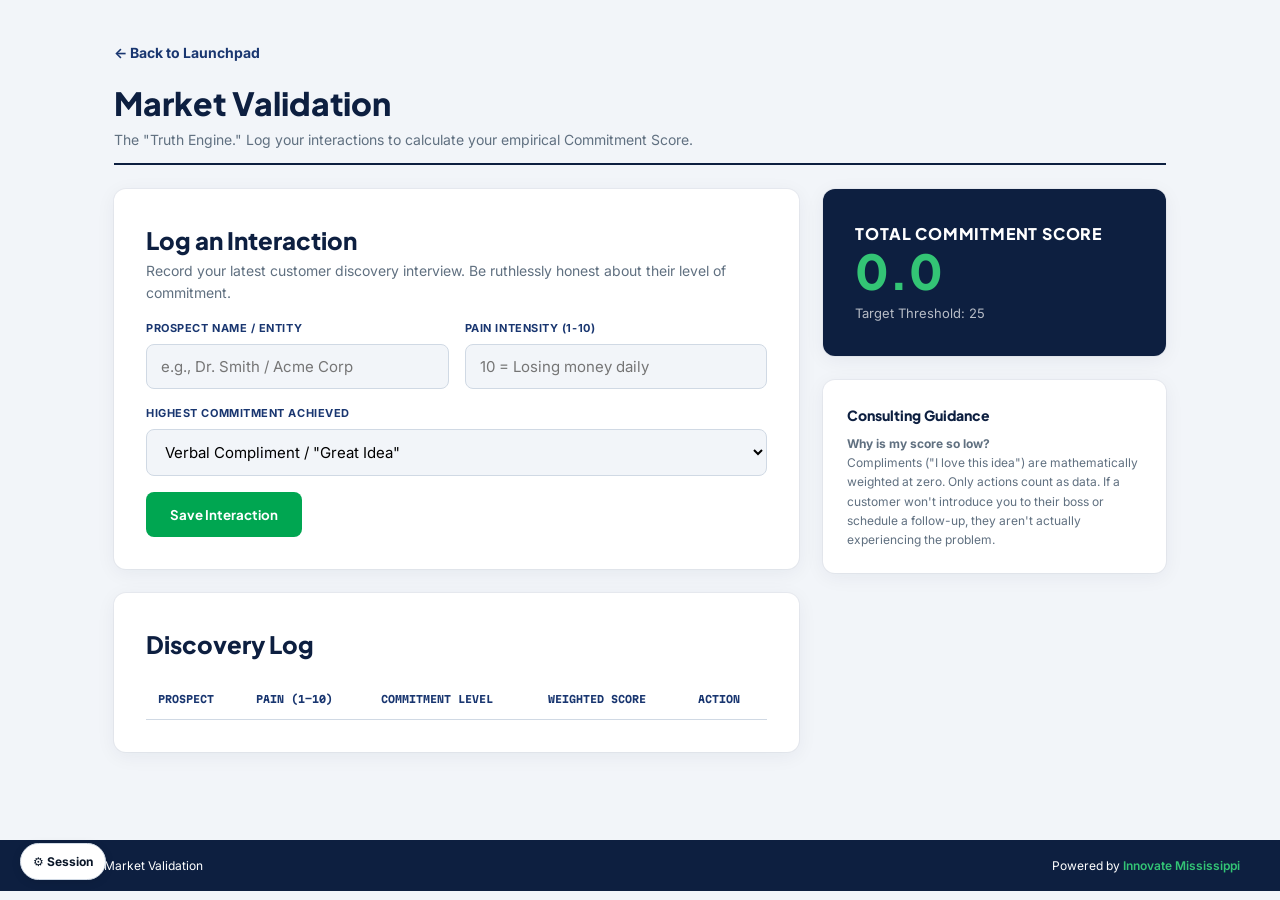
==== modules/01-validation/index.html @ 7fbe610a "Phase 1: scaffold static CoPath Validation Engine for Cloudflare Pages - Folder tree under /modules/" ====
<!DOCTYPE html>
<html lang="en">
<head>
    <meta charset="UTF-8">
    <meta name="viewport" content="width=device-width, initial-scale=1.0">
    <title>Market Validation | CoPath</title>
    <link rel="preconnect" href="https://fonts.googleapis.com">
    <link href="https://fonts.googleapis.com/css2?family=Plus+Jakarta+Sans:wght@400;700;800&family=Inter:wght@400;500;700&family=Martian+Mono:wght@600&display=swap" rel="stylesheet">
    <link rel="stylesheet" href="../../shared/styles.css">
    <style>
        .dashboard-grid { display: grid; grid-template-columns: 2fr 1fr; gap: 24px; }
        .log-table { width: 100%; border-collapse: collapse; margin-top: 16px; font-size: 14px; }
        .log-table th, .log-table td { padding: 12px; text-align: left; border-bottom: 1px solid var(--border-color); }
        .log-table th { font-family: var(--font-mono); font-size: 10px; text-transform: uppercase; color: var(--im-navy-mid); }
        .score-display { font-family: var(--font-display); font-size: 48px; font-weight: 800; color: var(--im-navy); line-height: 1; margin-bottom: 8px; }
        .badge { padding: 4px 8px; border-radius: 4px; font-size: 11px; font-weight: 700; text-transform: uppercase; }
        .badge-low { background: #FEF2F2; color: var(--im-red); }
        .badge-med { background: #FFFBEB; color: var(--im-amber); }
        .badge-high { background: #E6F9EF; color: var(--im-green); }

        @media (max-width: 768px) {
            .dashboard-grid { grid-template-columns: 1fr; }
        }
    </style>
</head>
<body>

<div class="copath-wrapper">
    <div class="copath-header no-print">
        <a href="../../index.html" style="text-decoration: none; color: var(--im-navy-mid); font-size: 14px; font-weight: 700;">&larr; Back to Launchpad</a>
        <h1 style="margin-top: 12px;">Market Validation</h1>
        <p class="text-muted">The "Truth Engine." Log your interactions to calculate your empirical Commitment Score.</p>
    </div>

    <div class="dashboard-grid">
        <div>
            <div class="copath-card no-print">
                <h2>Log an Interaction</h2>
                <p class="text-muted mb-4">Record your latest customer discovery interview. Be ruthlessly honest about their level of commitment.</p>

                <div class="form-grid">
                    <div>
                        <label>Prospect Name / Entity</label>
                        <input type="text" id="log-name" maxlength="60" placeholder="e.g., Dr. Smith / Acme Corp">
                    </div>
                    <div>
                        <label>Pain Intensity (1-10)</label>
                        <input type="number" id="log-pain" min="1" max="10" placeholder="10 = Losing money daily">
                    </div>
                </div>

                <label>Highest Commitment Achieved</label>
                <select id="log-commitment" style="margin-bottom: 16px;">
                    <option value="verbal">Verbal Compliment / "Great Idea"</option>
                    <option value="time_meeting">Time (Scheduled Follow-up Meeting)</option>
                    <option value="reputation_intro">Reputation (Intro to Boss or Peer)</option>
                    <option value="loi">Financial (Signed LOI / Pre-order)</option>
                    <option value="cash">Cash (Paid Pilot / Deposit)</option>
                </select>

                <button class="btn-primary" onclick="logInteraction()">Save Interaction</button>
            </div>

            <div class="copath-card">
                <h2>Discovery Log</h2>
                <table class="log-table" id="interaction-table">
                    <thead>
                        <tr>
                            <th>Prospect</th>
                            <th>Pain (1-10)</th>
                            <th>Commitment Level</th>
                            <th>Weighted Score</th>
                            <th class="no-print">Action</th>
                        </tr>
                    </thead>
                    <tbody id="interaction-body"></tbody>
                </table>
            </div>
        </div>

        <div>
            <div class="copath-card" style="background: var(--im-navy); color: white;">
                <h2 style="color: white; font-size: 16px; text-transform: uppercase; letter-spacing: 0.05em;">Total Commitment Score</h2>
                <div class="score-display" id="total-score" style="color: var(--im-green-lt);">0.0</div>
                <p style="font-size: 13px; color: rgba(255,255,255,0.7);">Target Threshold: <span id="target-threshold">25.0</span></p>
            </div>

            <div id="alert-polite-lie" class="alert-box alert-danger">
                <strong>The "Polite Lie" Warning</strong><br>
                Your total score is below the viability threshold. You have gathered compliments, but no hard evidence. You must ask for a specific commitment of time, reputation, or money in your next interview.
            </div>

            <div id="alert-vitamin" class="alert-box alert-warning">
                <strong>Vitamin vs. Painkiller</strong><br>
                Your average "Pain Intensity" is below 7. You are building a "nice-to-have" product. Customers rarely pay for vitamins; they only pay for painkillers. Re-evaluate your target segment.
            </div>

            <div id="alert-success" class="alert-box alert-success">
                <strong>Empirical Validation Achieved</strong><br>
                You have crossed the commitment threshold with strong pain indicators. You have permission to move to the MVP Scoping phase.
            </div>

            <div class="copath-card no-print" style="margin-top: 24px; padding: 24px;">
                <h3 style="font-size: 14px; margin-bottom: 8px;">Consulting Guidance</h3>
                <p style="font-size: 12px; color: var(--text-muted);"><strong>Why is my score so low?</strong><br>Compliments ("I love this idea") are mathematically weighted at zero. Only actions count as data. If a customer won't introduce you to their boss or schedule a follow-up, they aren't actually experiencing the problem.</p>
            </div>
        </div>
    </div>
</div>

<footer class="global-footer no-print">
    <div>Module 01: Market Validation</div>
    <div>Powered by <a href="https://innovate.ms" target="_blank">Innovate Mississippi</a></div>
</footer>

<script src="../../shared/core.js"></script>
<script>
    const MODULE_ID = '01_validation';
    let hurdleData = null;
    let interactions = [];

    // Fallback weights match the v2 commitment_currency_weights gold standard.
    const fallbackData = {
        weights: { verbal: 0.0, time_meeting: 3.0, reputation_intro: 8.0, loi: 20.0, cash: 50.0 },
        thresholds: { polite_lie_minimum: 25.0, vitamin_pain_threshold: 7.0 }
    };

    async function init() {
        hurdleData = await CoPathCore.fetchData('validation');
        if (!hurdleData) {
            console.warn('Using fallback validation weights. Ensure validation.json is in your data path.');
            hurdleData = fallbackData;
        }

        document.getElementById('target-threshold').innerText = hurdleData.thresholds.polite_lie_minimum;

        const draft = CoPathCore.loadDraft(MODULE_ID);
        if (draft && draft.data) {
            interactions = draft.data;
        }

        renderDashboard();
    }

    function logInteraction() {
        const nameInput = document.getElementById('log-name');
        const painInput = document.getElementById('log-pain');
        const commitmentInput = document.getElementById('log-commitment');

        if (!nameInput.value.trim() || !painInput.value) {
            alert('Please provide a name and pain intensity.');
            return;
        }

        const commitKey = commitmentInput.value;
        const weight = hurdleData.weights[commitKey] ?? 0;

        const entry = {
            id: Date.now(),
            name: nameInput.value.trim(),
            pain: parseInt(painInput.value),
            commitmentStr: commitmentInput.options[commitmentInput.selectedIndex].text,
            score: weight
        };

        interactions.push(entry);
        CoPathCore.saveDraft(MODULE_ID, interactions);

        nameInput.value = '';
        painInput.value = '';
        commitmentInput.value = 'verbal';

        renderDashboard();
    }

    function deleteInteraction(id) {
        interactions = interactions.filter(i => i.id !== id);
        CoPathCore.saveDraft(MODULE_ID, interactions);
        renderDashboard();
    }

    function renderDashboard() {
        const tbody = document.getElementById('interaction-body');
        tbody.innerHTML = '';

        let totalScore = 0;
        let totalPain = 0;

        interactions.forEach(item => {
            totalScore += item.score;
            totalPain += item.pain;

            const badgeClass = item.score < 1 ? 'badge-low' : (item.score < 8 ? 'badge-med' : 'badge-high');

            const tr = document.createElement('tr');
            tr.innerHTML = `
                <td><strong>${item.name}</strong></td>
                <td>${item.pain}/10</td>
                <td><span class="badge ${badgeClass}">${item.commitmentStr.split('(')[0]}</span></td>
                <td><strong>${item.score.toFixed(1)}</strong></td>
                <td class="no-print"><button onclick="deleteInteraction(${item.id})" style="color:var(--im-red); background:none; border:none; cursor:pointer;">Delete</button></td>
            `;
            tbody.appendChild(tr);
        });

        document.getElementById('total-score').innerText = totalScore.toFixed(1);

        const alertPolite = document.getElementById('alert-polite-lie');
        const alertVitamin = document.getElementById('alert-vitamin');
        const alertSuccess = document.getElementById('alert-success');

        alertPolite.style.display = 'none';
        alertVitamin.style.display = 'none';
        alertSuccess.style.display = 'none';

        if (interactions.length > 0) {
            const avgPain = totalPain / interactions.length;
            const painThreshold = hurdleData.thresholds.vitamin_pain_threshold ?? 7.0;

            if (totalScore < hurdleData.thresholds.polite_lie_minimum) {
                alertPolite.style.display = 'block';
            } else if (avgPain < painThreshold) {
                alertVitamin.style.display = 'block';
            } else {
                alertSuccess.style.display = 'block';
            }
        }
    }

    document.addEventListener('DOMContentLoaded', init);
</script>
</body>
</html>
---- shared/styles.css ----
/* /shared/styles.css */

/* ─── BRAND TOKENS & VARIABLES ─── */
:root {
  --im-navy: #0D1F40;
  --im-navy-mid: #193670;
  --im-green: #00A651;
  --im-green-lt: #33C475;
  --im-amber: #F59E0B;
  --im-red: #DC2626;

  --bg-color: #F2F5F9;
  --paper: #FFFFFF;
  --text-main: #0A1628;
  --text-muted: #607080;
  --border-color: #D0D9E4;

  --font-sans: 'Inter', system-ui, sans-serif;
  --font-display: 'Plus Jakarta Sans', sans-serif;
  --font-mono: 'Martian Mono', monospace;
}

/* ─── RESET & BASE HYGIENE ─── */
*, *::before, *::after { box-sizing: border-box; margin: 0; padding: 0; }
body { font-family: var(--font-sans); background: var(--bg-color); color: var(--text-main); line-height: 1.6; -webkit-font-smoothing: antialiased; }

/* ─── LAYOUT CONTAINERS ─── */
.copath-wrapper { max-width: 1100px; margin: 0 auto; padding: 40px 24px; min-height: calc(100vh - 60px); }
.copath-card { background: var(--paper); border-radius: 12px; box-shadow: 0 4px 20px rgba(13, 31, 64, 0.06), 0 0 0 1px rgba(13, 31, 64, 0.04); padding: 32px; margin-bottom: 24px; }
.copath-header { border-bottom: 2px solid var(--im-navy); margin-bottom: 24px; padding-bottom: 12px; }

/* ─── TYPOGRAPHY ─── */
h1, h2, h3 { font-family: var(--font-display); font-weight: 800; color: var(--im-navy); }
.text-kicker { font-family: var(--font-mono); font-size: 10px; font-weight: 600; letter-spacing: 0.12em; text-transform: uppercase; color: var(--im-green); margin-bottom: 8px; }
.text-muted { color: var(--text-muted); font-size: 14px; }
.mb-4 { margin-bottom: 16px; }

/* ─── FORMS & INPUTS ─── */
.form-grid { display: grid; grid-template-columns: 1fr 1fr; gap: 16px; margin-bottom: 16px; }
label { display: block; font-size: 11px; font-weight: 700; text-transform: uppercase; letter-spacing: 0.05em; color: var(--im-navy-mid); margin-bottom: 6px; }
input[type="text"], input[type="number"], input[type="url"], select, textarea {
  width: 100%; padding: 12px 14px; font-family: var(--font-sans); font-size: 15px;
  border: 1.5px solid var(--border-color); border-radius: 8px; background: var(--bg-color); transition: all 0.15s ease;
}
textarea { min-height: 80px; resize: vertical; line-height: 1.5; }
input:focus, select:focus, textarea:focus { border-color: var(--im-green); background: var(--paper); outline: none; box-shadow: 0 0 0 3px rgba(0, 166, 81, 0.1); }
button.btn-primary { background: var(--im-green); color: white; border: none; padding: 14px 24px; border-radius: 8px; font-family: var(--font-display); font-weight: 700; cursor: pointer; transition: transform 0.1s; }
button.btn-primary:hover { background: var(--im-green-lt); transform: translateY(-1px); }

/* ─── REALITY CHECK ALERTS ─── */
.alert-box { padding: 16px; border-radius: 8px; margin-top: 16px; font-size: 14px; font-weight: 500; display: none; border-left: 4px solid transparent; }
.alert-danger { background: #FEF2F2; color: var(--im-red); border-left-color: var(--im-red); }
.alert-warning { background: #FFFBEB; color: var(--im-amber); border-left-color: var(--im-amber); }
.alert-success { background: #E6F9EF; color: var(--im-green); border-left-color: var(--im-green); }

/* ─── GLOBAL FOOTER ─── */
.global-footer { background: var(--im-navy); color: white; padding: 16px 40px; display: flex; justify-content: space-between; align-items: center; font-size: 12px; }
.global-footer a { color: var(--im-green-lt); text-decoration: none; font-weight: 600; }

/* ─── STRICT PRINT / MANUAL HYGIENE ─── */
@media print {
  body { background: white !important; }
  .copath-wrapper { padding: 0; max-width: 100%; margin: 0; }
  .copath-card { box-shadow: none; border: 1px solid var(--border-color); page-break-inside: avoid; }
  .no-print { display: none !important; }
  @page { margin: 0.75in; size: letter; }
}

/* ─── DISCRETE DATA SETTINGS PANEL ─── */
#copath-settings-toggle {
    position: fixed; bottom: 20px; left: 20px;
    background: var(--paper); border: 1px solid var(--border-color);
    padding: 8px 12px; border-radius: 20px; font-size: 12px; font-weight: 700;
    cursor: pointer; box-shadow: 0 2px 10px rgba(0,0,0,0.1);
    z-index: 9999; transition: all 0.2s;
}
#copath-settings-toggle:hover { border-color: var(--im-green); color: var(--im-green); }
#copath-settings-panel {
    display: none; position: fixed; bottom: 60px; left: 20px;
    background: var(--paper); border: 1px solid var(--border-color);
    padding: 16px; border-radius: 8px; width: 320px;
    box-shadow: 0 10px 25px rgba(0,0,0,0.15); z-index: 9999;
}
#copath-settings-panel h4 { font-size: 12px; text-transform: uppercase; letter-spacing: 0.05em; color: var(--im-navy-mid); margin: 12px 0 6px; font-family: var(--font-display); }
#copath-settings-panel h4:first-child { margin-top: 0; }
#copath-settings-panel input[type="text"] { width: 100%; padding: 8px; font-family: var(--font-mono); font-size: 11px; border: 1px solid var(--border-color); border-radius: 4px; }
#copath-settings-panel .panel-btn { padding: 6px 12px; background: var(--im-green); color: white; border: none; border-radius: 4px; cursor: pointer; font-size: 11px; font-weight: 700; }
#copath-settings-panel .panel-btn.secondary { background: #e2e8f0; color: var(--im-navy); }
#copath-settings-panel .panel-btn.danger { background: var(--im-red); }
#copath-settings-panel .btn-row { display: flex; gap: 8px; flex-wrap: wrap; }
#copath-settings-panel p.panel-help { font-size: 11px; color: var(--text-muted); margin: 4px 0 8px; line-height: 1.4; }
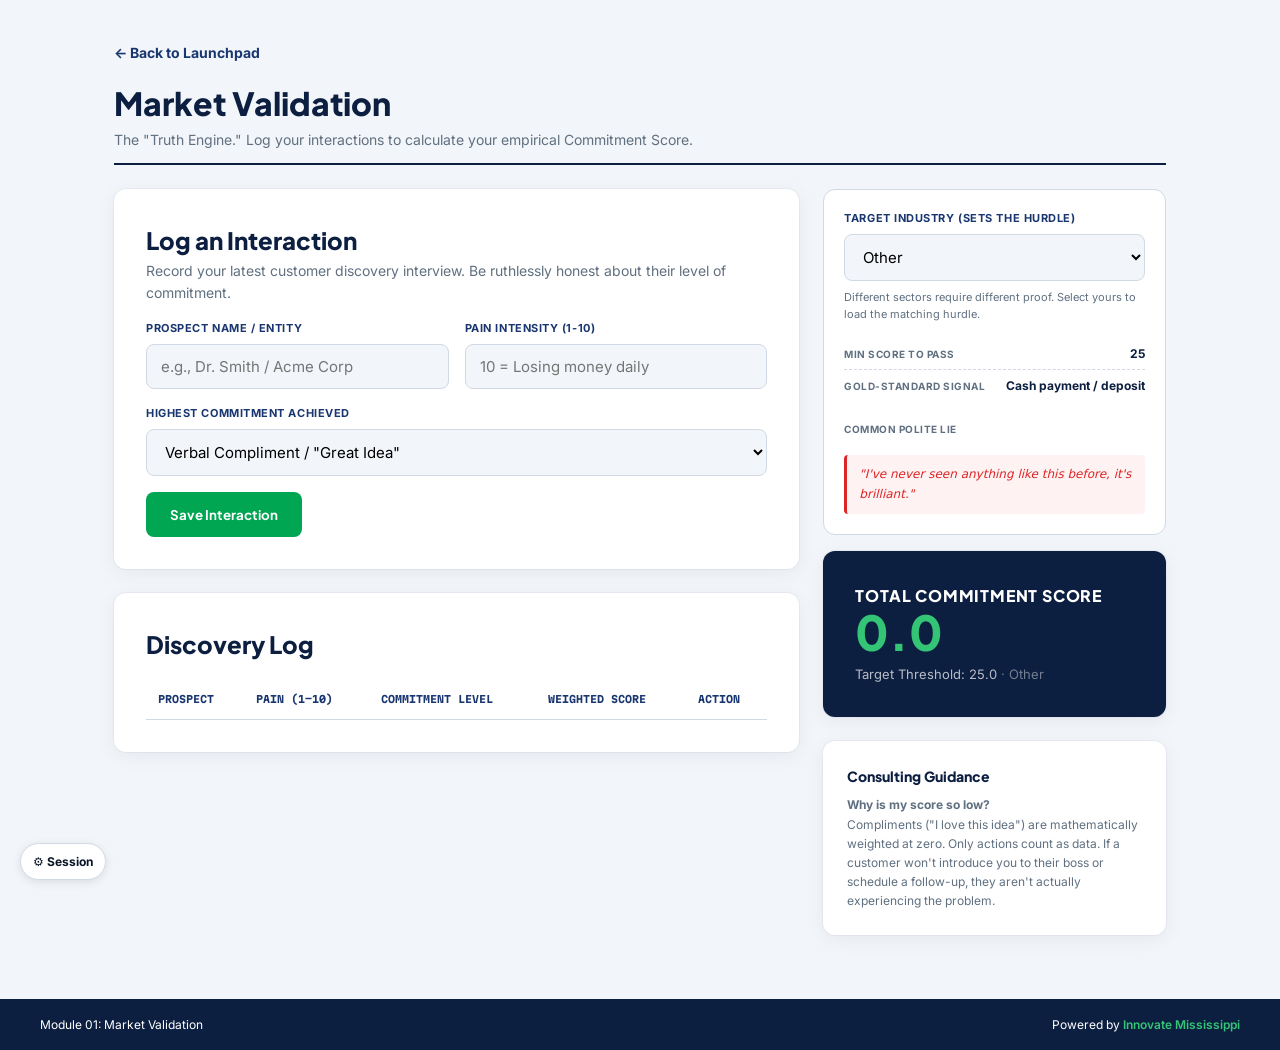
==== commit 0b5b949e: "Module 01: industry-aware hurdle + per-industry coaching Adds an Industry selector to the validation" ====
--- a/modules/01-validation/index.html
+++ b/modules/01-validation/index.html
@@ -18,6 +18,14 @@
         .badge-med { background: #FFFBEB; color: var(--im-amber); }
         .badge-high { background: #E6F9EF; color: var(--im-green); }
 
+        .industry-card { background: var(--paper); border: 1px solid var(--border-color); border-radius: 12px; padding: 20px; margin-bottom: 16px; }
+        .industry-card label { color: var(--im-navy-mid); }
+        .hurdle-row { display: flex; justify-content: space-between; align-items: baseline; padding: 6px 0; font-size: 12px; border-top: 1px dashed var(--border-color); }
+        .hurdle-row:first-of-type { border-top: none; padding-top: 12px; margin-top: 8px; }
+        .hurdle-key { color: var(--text-muted); text-transform: uppercase; letter-spacing: 0.05em; font-weight: 700; font-size: 10px; }
+        .hurdle-val { font-weight: 700; color: var(--im-navy); text-align: right; max-width: 60%; }
+        .lie-quote { font-style: italic; color: var(--im-red); font-size: 12px; margin-top: 12px; padding: 10px 12px; background: #FEF2F2; border-left: 3px solid var(--im-red); border-radius: 4px; }
+
         @media (max-width: 768px) {
             .dashboard-grid { grid-template-columns: 1fr; }
         }
@@ -79,15 +87,40 @@
         </div>
 
         <div>
+            <div class="industry-card no-print">
+                <label>Target Industry (sets the hurdle)</label>
+                <select id="industry-select" onchange="onIndustryChange()" style="margin-bottom: 4px;">
+                    <option value="" disabled selected>Loading industries...</option>
+                </select>
+                <p class="text-muted" style="font-size: 11px; margin-top: 4px;">Different sectors require different proof. Select yours to load the matching hurdle.</p>
+
+                <div id="hurdle-detail" style="display: none;">
+                    <div class="hurdle-row">
+                        <span class="hurdle-key">Min Score to Pass</span>
+                        <span class="hurdle-val" id="hurdle-min">&mdash;</span>
+                    </div>
+                    <div class="hurdle-row">
+                        <span class="hurdle-key">Gold-Standard Signal</span>
+                        <span class="hurdle-val" id="hurdle-signal">&mdash;</span>
+                    </div>
+                    <div id="hurdle-lie-wrap" style="display: none;">
+                        <div class="hurdle-row" style="border-top: none; padding-top: 12px;">
+                            <span class="hurdle-key">Common Polite Lie</span>
+                        </div>
+                        <div class="lie-quote" id="hurdle-lie">&mdash;</div>
+                    </div>
+                </div>
+            </div>
+
             <div class="copath-card" style="background: var(--im-navy); color: white;">
                 <h2 style="color: white; font-size: 16px; text-transform: uppercase; letter-spacing: 0.05em;">Total Commitment Score</h2>
                 <div class="score-display" id="total-score" style="color: var(--im-green-lt);">0.0</div>
-                <p style="font-size: 13px; color: rgba(255,255,255,0.7);">Target Threshold: <span id="target-threshold">25.0</span></p>
+                <p style="font-size: 13px; color: rgba(255,255,255,0.7);">Target Threshold: <span id="target-threshold">25.0</span> <span id="target-industry-label" style="opacity: 0.6;"></span></p>
             </div>
 
             <div id="alert-polite-lie" class="alert-box alert-danger">
                 <strong>The "Polite Lie" Warning</strong><br>
-                Your total score is below the viability threshold. You have gathered compliments, but no hard evidence. You must ask for a specific commitment of time, reputation, or money in your next interview.
+                Your total score is below the viability threshold for this industry. You have gathered compliments, but no hard evidence. You must ask for a specific commitment of time, reputation, or money in your next interview.
             </div>
 
             <div id="alert-vitamin" class="alert-box alert-warning">
@@ -116,30 +149,116 @@
 <script src="../../shared/core.js"></script>
 <script>
     const MODULE_ID = '01_validation';
+    const DEFAULT_INDUSTRY = 'other';
+
     let hurdleData = null;
     let interactions = [];
+    let currentIndustry = DEFAULT_INDUSTRY;
 
     // Fallback weights match the v2 commitment_currency_weights gold standard.
     const fallbackData = {
         weights: { verbal: 0.0, time_meeting: 3.0, reputation_intro: 8.0, loi: 20.0, cash: 50.0 },
-        thresholds: { polite_lie_minimum: 25.0, vitamin_pain_threshold: 7.0 }
+        thresholds: { polite_lie_minimum: 25.0, vitamin_pain_threshold: 7.0 },
+        industry_hurdles: {
+            other: { minimum_score_to_pass_stage_0: 25, gold_standard_signal: 'cash_payment_or_deposit', common_polite_lie: "I've never seen anything like this before, it's brilliant." }
+        }
     };
+
+    // Map machine-key signals to human-readable labels.
+    const SIGNAL_LABELS = {
+        verbal_interest_compliment: 'Verbal interest / compliment',
+        passive_email_waitlist: 'Passive email waitlist',
+        active_time_commitment_workflow_audit: 'Active time / workflow audit',
+        reputation_capital_intro_to_boss: 'Reputation capital (intro to boss)',
+        compliance_or_data_share: 'Compliance review / data share',
+        binding_loi: 'Binding LOI',
+        cash_payment_or_deposit: 'Cash payment / deposit'
+    };
+
+    function prettyIndustry(key) {
+        return key.split('_').map(s => s.charAt(0).toUpperCase() + s.slice(1)).join(' ');
+    }
 
     async function init() {
         hurdleData = await CoPathCore.fetchData('validation');
         if (!hurdleData) {
-            console.warn('Using fallback validation weights. Ensure validation.json is in your data path.');
+            console.warn('Using fallback validation data. Ensure validation.json is in your data path.');
             hurdleData = fallbackData;
         }
 
-        document.getElementById('target-threshold').innerText = hurdleData.thresholds.polite_lie_minimum;
-
+        // Populate the industry dropdown
+        const select = document.getElementById('industry-select');
+        select.innerHTML = '';
+        const industries = Object.keys(hurdleData.industry_hurdles || {}).sort();
+        industries.forEach(key => {
+            const opt = document.createElement('option');
+            opt.value = key;
+            opt.text = prettyIndustry(key);
+            select.appendChild(opt);
+        });
+
+        // Load saved draft. Backwards-compatible: legacy drafts were a bare array.
         const draft = CoPathCore.loadDraft(MODULE_ID);
         if (draft && draft.data) {
-            interactions = draft.data;
-        }
-
+            if (Array.isArray(draft.data)) {
+                interactions = draft.data;
+                currentIndustry = DEFAULT_INDUSTRY;
+            } else {
+                interactions = draft.data.interactions || [];
+                currentIndustry = draft.data.industry || DEFAULT_INDUSTRY;
+            }
+        }
+        if (!hurdleData.industry_hurdles[currentIndustry]) currentIndustry = DEFAULT_INDUSTRY;
+        select.value = currentIndustry;
+
+        renderHurdle();
         renderDashboard();
+    }
+
+    function persist() {
+        CoPathCore.saveDraft(MODULE_ID, { industry: currentIndustry, interactions });
+    }
+
+    function onIndustryChange() {
+        currentIndustry = document.getElementById('industry-select').value;
+        persist();
+        renderHurdle();
+        renderDashboard();
+    }
+
+    function activeThreshold() {
+        const ind = hurdleData.industry_hurdles[currentIndustry];
+        if (ind && typeof ind.minimum_score_to_pass_stage_0 === 'number') {
+            return ind.minimum_score_to_pass_stage_0;
+        }
+        return hurdleData.thresholds.polite_lie_minimum ?? 25.0;
+    }
+
+    function renderHurdle() {
+        const detail = document.getElementById('hurdle-detail');
+        const ind = hurdleData.industry_hurdles[currentIndustry];
+
+        if (!ind) {
+            detail.style.display = 'none';
+            return;
+        }
+        detail.style.display = 'block';
+
+        const threshold = activeThreshold();
+        document.getElementById('hurdle-min').innerText = threshold;
+        document.getElementById('target-threshold').innerText = Number(threshold).toFixed(1);
+        document.getElementById('target-industry-label').innerText = '· ' + prettyIndustry(currentIndustry);
+
+        const signalKey = ind.gold_standard_signal;
+        document.getElementById('hurdle-signal').innerText = SIGNAL_LABELS[signalKey] || signalKey || '—';
+
+        const lieWrap = document.getElementById('hurdle-lie-wrap');
+        if (ind.common_polite_lie) {
+            lieWrap.style.display = 'block';
+            document.getElementById('hurdle-lie').innerText = '"' + ind.common_polite_lie + '"';
+        } else {
+            lieWrap.style.display = 'none';
+        }
     }
 
     function logInteraction() {
@@ -164,7 +283,7 @@
         };
 
         interactions.push(entry);
-        CoPathCore.saveDraft(MODULE_ID, interactions);
+        persist();
 
         nameInput.value = '';
         painInput.value = '';
@@ -175,7 +294,7 @@
 
     function deleteInteraction(id) {
         interactions = interactions.filter(i => i.id !== id);
-        CoPathCore.saveDraft(MODULE_ID, interactions);
+        persist();
         renderDashboard();
     }
 
@@ -216,8 +335,9 @@
         if (interactions.length > 0) {
             const avgPain = totalPain / interactions.length;
             const painThreshold = hurdleData.thresholds.vitamin_pain_threshold ?? 7.0;
-
-            if (totalScore < hurdleData.thresholds.polite_lie_minimum) {
+            const threshold = activeThreshold();
+
+            if (totalScore < threshold) {
                 alertPolite.style.display = 'block';
             } else if (avgPain < painThreshold) {
                 alertVitamin.style.display = 'block';
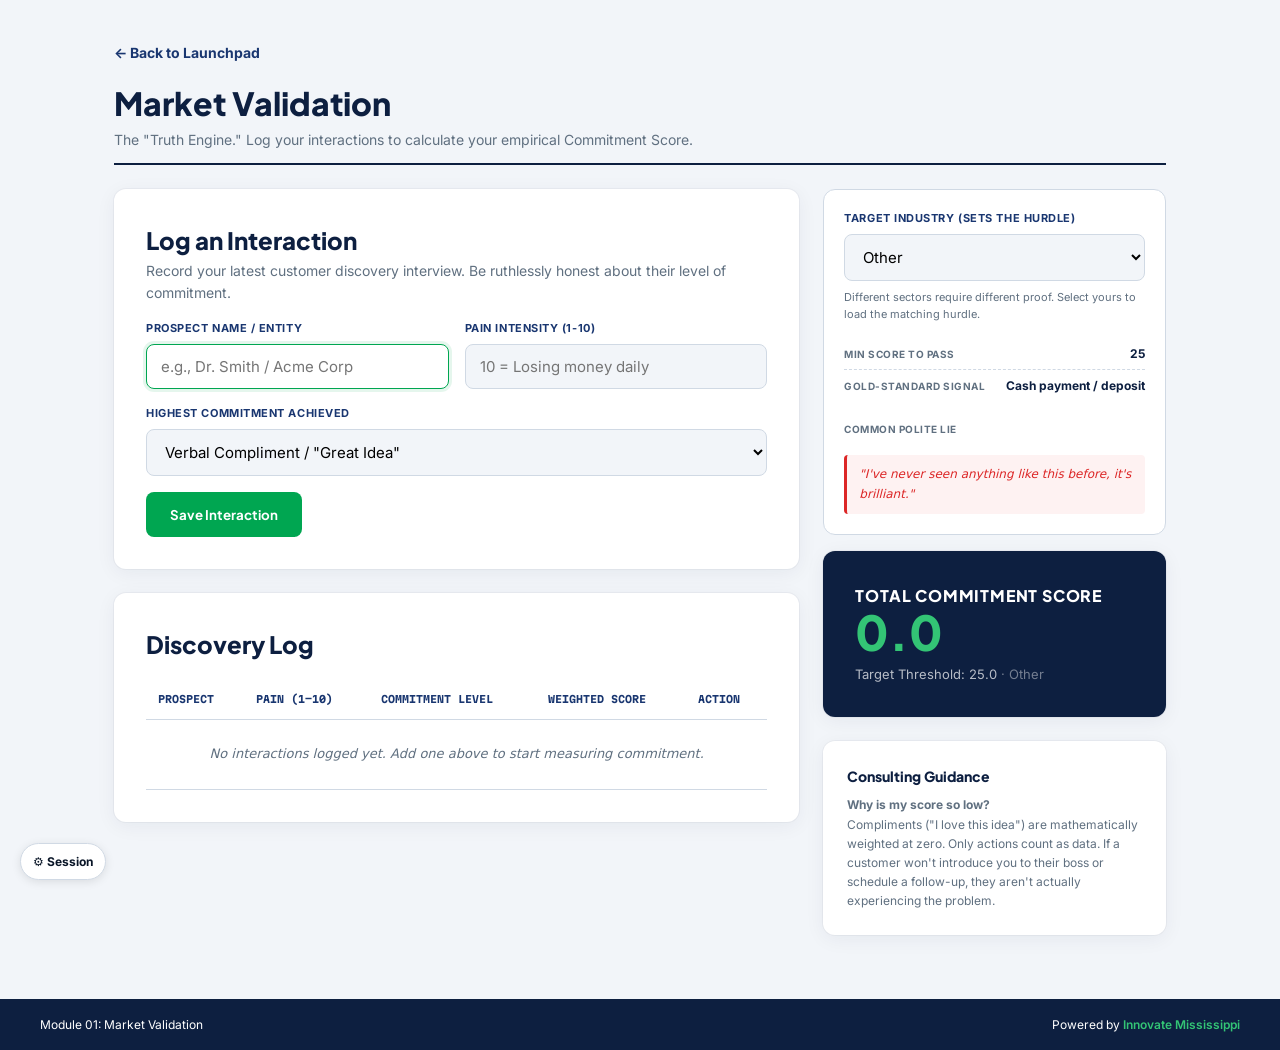
==== commit 8a183f5b: "UX pass: toasts, inline field errors, focus + Enter, mobile tightening shared/core.js: - toast(msg, " ====
--- a/modules/01-validation/index.html
+++ b/modules/01-validation/index.html
@@ -213,6 +213,11 @@
 
         renderHurdle();
         renderDashboard();
+
+        // UX niceties: auto-focus the first input and let Enter submit.
+        const nameInput = document.getElementById('log-name');
+        if (nameInput) nameInput.focus();
+        CoPathCore.enterToSubmit(['log-name', 'log-pain', 'log-commitment'], logInteraction);
     }
 
     function persist() {
@@ -266,10 +271,14 @@
         const painInput = document.getElementById('log-pain');
         const commitmentInput = document.getElementById('log-commitment');
 
-        if (!nameInput.value.trim() || !painInput.value) {
-            alert('Please provide a name and pain intensity.');
-            return;
-        }
+        let bad = false;
+        if (!nameInput.value.trim()) { CoPathCore.markFieldError(nameInput, 'Add the prospect name.'); bad = true; }
+        if (!painInput.value) { CoPathCore.markFieldError(painInput, 'Rate pain 1-10.'); bad = true; }
+        else {
+            const p = parseInt(painInput.value);
+            if (isNaN(p) || p < 1 || p > 10) { CoPathCore.markFieldError(painInput, 'Pain must be 1-10.'); bad = true; }
+        }
+        if (bad) return;
 
         const commitKey = commitmentInput.value;
         const weight = hurdleData.weights[commitKey] ?? 0;
@@ -288,8 +297,10 @@
         nameInput.value = '';
         painInput.value = '';
         commitmentInput.value = 'verbal';
+        nameInput.focus();
 
         renderDashboard();
+        CoPathCore.toast(`Logged: ${entry.name} (+${entry.score.toFixed(1)})`, 'success');
     }
 
     function deleteInteraction(id) {
@@ -304,6 +315,12 @@
 
         let totalScore = 0;
         let totalPain = 0;
+
+        if (interactions.length === 0) {
+            const tr = document.createElement('tr');
+            tr.innerHTML = `<td colspan="5" style="padding: 24px; text-align: center; color: var(--text-muted); font-style: italic; font-size: 13px;">No interactions logged yet. Add one above to start measuring commitment.</td>`;
+            tbody.appendChild(tr);
+        }
 
         interactions.forEach(item => {
             totalScore += item.score;
--- a/shared/styles.css
+++ b/shared/styles.css
@@ -47,6 +47,42 @@
 button.btn-primary { background: var(--im-green); color: white; border: none; padding: 14px 24px; border-radius: 8px; font-family: var(--font-display); font-weight: 700; cursor: pointer; transition: transform 0.1s; }
 button.btn-primary:hover { background: var(--im-green-lt); transform: translateY(-1px); }
 
+/* ─── TOASTS (non-blocking notifications) ─── */
+#copath-toast-host {
+  position: fixed; top: 24px; right: 24px;
+  display: flex; flex-direction: column; gap: 8px;
+  z-index: 10000; pointer-events: none;
+}
+.copath-toast {
+  background: var(--im-navy); color: white;
+  padding: 12px 18px; border-radius: 8px;
+  font-size: 14px; font-weight: 500;
+  box-shadow: 0 8px 24px rgba(13,31,64,0.18);
+  opacity: 0; transform: translateY(-8px);
+  transition: opacity 0.2s ease, transform 0.2s ease;
+  max-width: 320px; pointer-events: auto;
+}
+.copath-toast.in { opacity: 1; transform: translateY(0); }
+.copath-toast.success { background: var(--im-green); }
+.copath-toast.error { background: var(--im-red); }
+.copath-toast.info { background: var(--im-navy); }
+
+/* ─── INLINE FIELD VALIDATION ─── */
+input.copath-invalid, select.copath-invalid, textarea.copath-invalid {
+  border-color: var(--im-red) !important;
+  background: #FEF2F2;
+  box-shadow: 0 0 0 3px rgba(220,38,38,0.08);
+}
+.copath-field-error {
+  color: var(--im-red);
+  font-size: 11px;
+  font-weight: 600;
+  margin-top: 4px;
+  margin-bottom: 8px;
+  display: flex; align-items: center; gap: 4px;
+}
+.copath-field-error::before { content: '!'; display: inline-flex; align-items: center; justify-content: center; width: 14px; height: 14px; border-radius: 50%; background: var(--im-red); color: white; font-size: 9px; font-weight: 700; }
+
 /* ─── REALITY CHECK ALERTS ─── */
 .alert-box { padding: 16px; border-radius: 8px; margin-top: 16px; font-size: 14px; font-weight: 500; display: none; border-left: 4px solid transparent; }
 .alert-danger { background: #FEF2F2; color: var(--im-red); border-left-color: var(--im-red); }
@@ -56,6 +92,19 @@
 /* ─── GLOBAL FOOTER ─── */
 .global-footer { background: var(--im-navy); color: white; padding: 16px 40px; display: flex; justify-content: space-between; align-items: center; font-size: 12px; }
 .global-footer a { color: var(--im-green-lt); text-decoration: none; font-weight: 600; }
+
+/* ─── MOBILE TIGHTENING ─── */
+@media (max-width: 600px) {
+  .copath-wrapper { padding: 24px 16px; }
+  .copath-card { padding: 20px; border-radius: 10px; }
+  .copath-header { padding-bottom: 8px; margin-bottom: 16px; }
+  h1 { font-size: 24px; }
+  .form-grid { grid-template-columns: 1fr; gap: 12px; }
+  .global-footer { padding: 12px 16px; flex-direction: column; gap: 4px; text-align: center; }
+  #copath-toast-host { top: 12px; right: 12px; left: 12px; }
+  .copath-toast { max-width: none; }
+  #copath-settings-panel { width: calc(100vw - 24px); left: 12px; right: 12px; }
+}
 
 /* ─── STRICT PRINT / MANUAL HYGIENE ─── */
 @media print {
